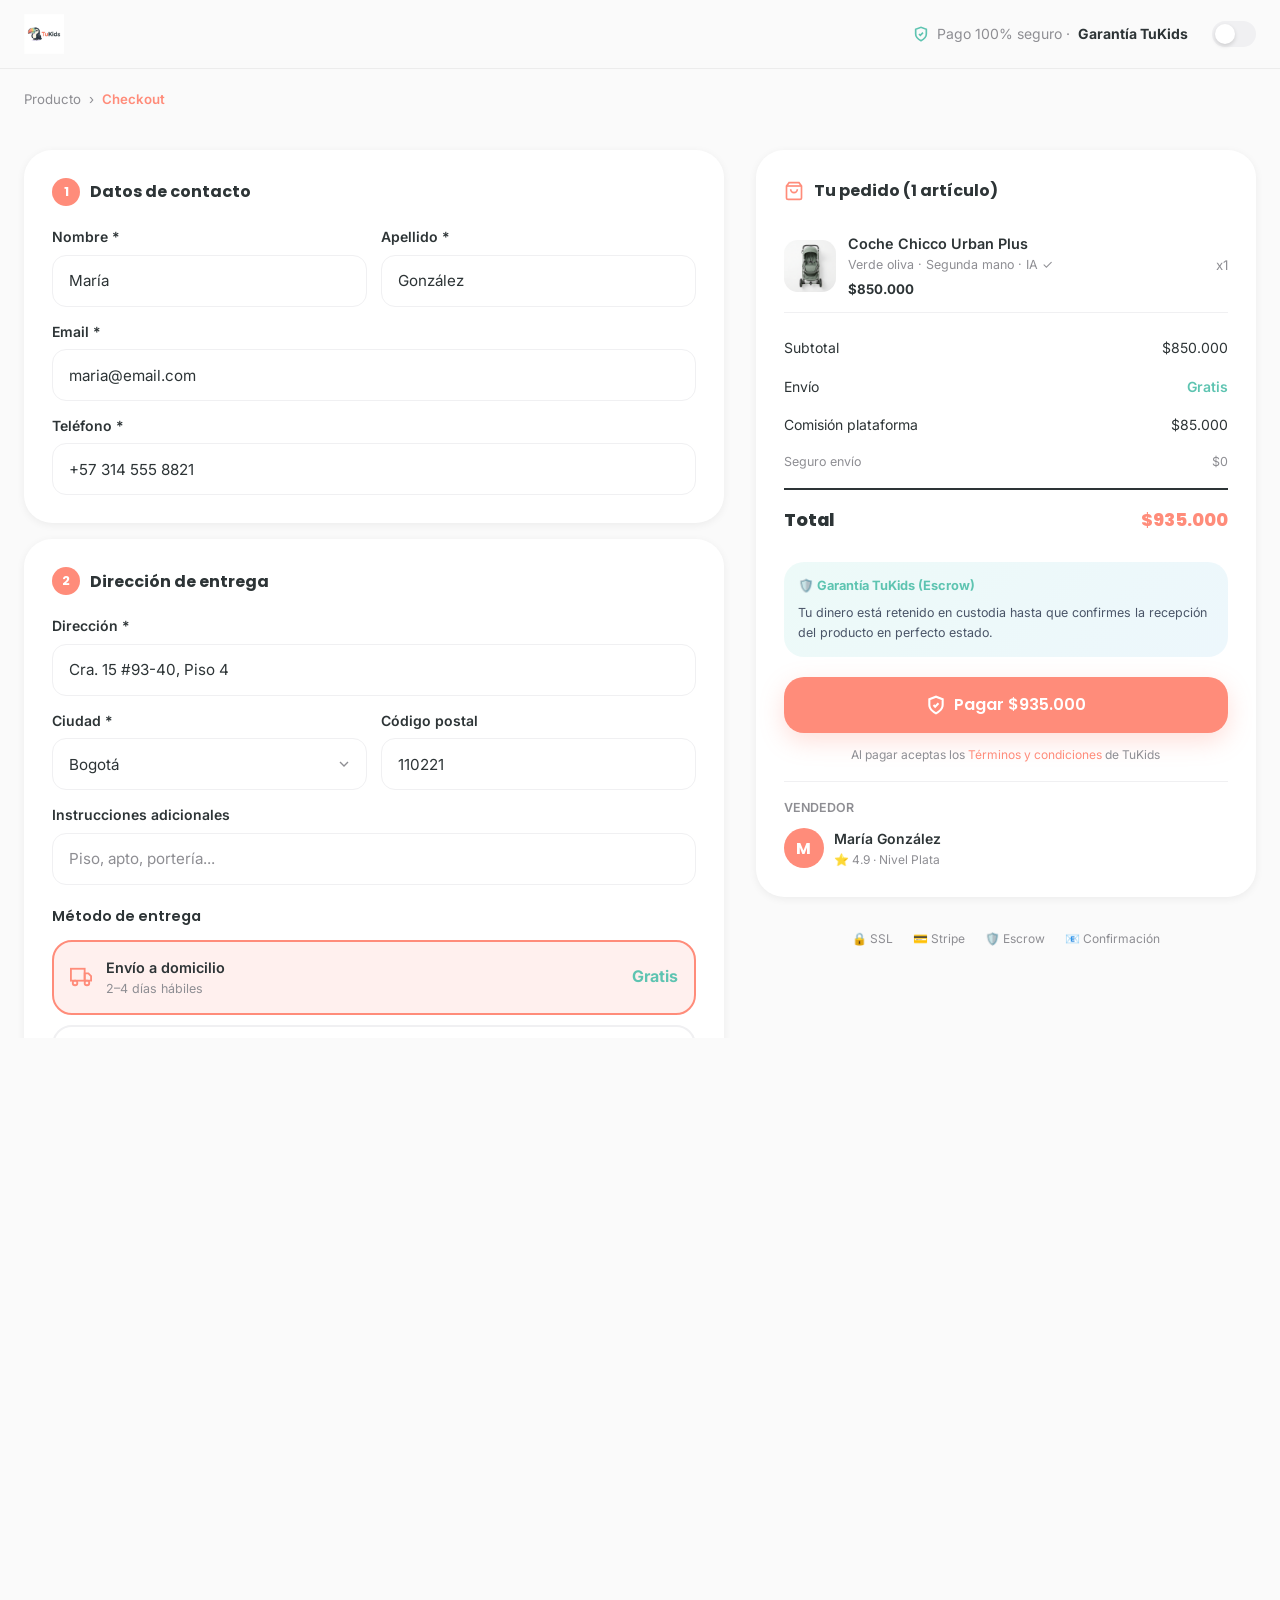
==== checkout.html @ add847ab "Primer commit: proyecto inicial" ====
<!DOCTYPE html>
<html lang="es" data-theme="light">
<head>
  <meta charset="UTF-8"/>
  <meta name="viewport" content="width=device-width, initial-scale=1.0"/>
  <title>Checkout — TuKids</title>
  <meta name="description" content="Finaliza tu compra de forma segura en TuKids. Pago protegido con sistema escrow."/>
  <link rel="stylesheet" href="css/styles.css"/>
  <style>
    .checkout-grid { display: grid; grid-template-columns: 1.4fr 1fr; gap: 32px; padding: 40px 0 80px; }
    @media(max-width: 900px){ .checkout-grid { grid-template-columns: 1fr; } }
    .checkout-card { background: var(--white); border-radius: var(--r-xl); padding: 28px; box-shadow: var(--shadow-sm); margin-bottom: 16px; }
    .checkout-section-title { font-family: var(--font-title); font-size: 1rem; font-weight: 700; color: var(--carbon); margin-bottom: 20px; display: flex; align-items: center; gap: 10px; }
    .payment-method {
      display: flex; align-items: center; gap: 14px; padding: 14px 16px;
      border: 2px solid var(--fog); border-radius: var(--r-lg); cursor: pointer;
      transition: var(--transition); margin-bottom: 10px;
    }
    .payment-method.selected { border-color: var(--coral); background: var(--coral-bg); }
    .payment-icon { width: 40px; height: 28px; border-radius: 6px; display: flex; align-items: center; justify-content: center; font-size: 1.2rem; }
    .order-summary { position: sticky; top: 88px; }
    .order-item-row { display: flex; align-items: center; gap: 12px; padding: 12px 0; border-bottom: 1px solid var(--fog); }
    .order-thumb { width: 52px; height: 52px; border-radius: var(--r-md); object-fit: cover; flex-shrink: 0; }
    .price-line { display: flex; align-items: center; justify-content: space-between; padding: 8px 0; font-size: 0.875rem; }
    .price-line.total { border-top: 2px solid var(--carbon); margin-top: 8px; padding-top: 16px; font-size: 1.1rem; font-family: var(--font-title); font-weight: 800; }
    .card-input { display: grid; grid-template-columns: 1fr 1fr; gap: 12px; }
    .success-overlay {
      position: fixed; inset: 0; background: rgba(0,0,0,0.5); backdrop-filter: blur(8px);
      z-index: 300; display: flex; align-items: center; justify-content: center;
      opacity: 0; pointer-events: none; transition: all 0.3s ease;
    }
    .success-overlay.show { opacity: 1; pointer-events: all; }
    .success-dialog {
      background: var(--white); border-radius: var(--r-2xl);
      padding: 48px 40px; max-width: 460px; width: 90%;
      text-align: center; transform: scale(0.9);
      transition: transform 0.35s cubic-bezier(0.34,1.56,0.64,1);
    }
    .success-overlay.show .success-dialog { transform: scale(1); }
  </style>
</head>
<body>

<!-- HEADER -->
<header class="header">
  <div class="container header-inner">
    <a href="index.html" class="logo"><img src="images/logo.png" alt="TuKids Logo"/></a>
    <div style="flex:1;"></div>
    <div style="display:flex;align-items:center;gap:8px;font-size:0.875rem;color:var(--gray-mid);">
      <svg width="16" height="16" viewBox="0 0 24 24" fill="none" stroke="var(--mint-dark)" stroke-width="2.5"><path d="M12 22s8-4 8-10V5l-8-3-8 3v7c0 6 8 10 8 10z"/><polyline points="9 12 11 14 15 10"/></svg>
      Pago 100% seguro · <strong style="color:var(--carbon);">Garantía TuKids</strong>
    </div>
    <div class="header-actions">
      <button id="themeToggle" class="theme-toggle"><div class="toggle-knob"></div></button>
    </div>
  </div>
</header>

<div class="container">
  <!-- Breadcrumb -->
  <div style="padding:20px 0 0;display:flex;align-items:center;gap:8px;font-size:0.83rem;color:var(--gray-mid);">
    <a href="producto.html" style="color:var(--gray-mid);">Producto</a>
    <span>›</span>
    <span style="color:var(--coral);font-weight:600;">Checkout</span>
  </div>

  <div class="checkout-grid">
    <!-- LEFT: Form -->
    <div>
      <!-- Contact -->
      <div class="checkout-card animate-fade-up">
        <div class="checkout-section-title">
          <div style="width:28px;height:28px;border-radius:50%;background:var(--coral);color:#fff;display:flex;align-items:center;justify-content:center;font-size:0.8rem;font-weight:700;font-family:var(--font-title);">1</div>
          Datos de contacto
        </div>
        <div style="display:flex;flex-direction:column;gap:14px;">
          <div class="form-row" style="display:grid;grid-template-columns:1fr 1fr;gap:14px;">
            <div class="input-group"><label class="input-label">Nombre *</label><input type="text" class="input-field" placeholder="María" value="María"/></div>
            <div class="input-group"><label class="input-label">Apellido *</label><input type="text" class="input-field" placeholder="González" value="González"/></div>
          </div>
          <div class="input-group"><label class="input-label">Email *</label><input type="email" class="input-field" placeholder="maria@email.com" value="maria@email.com"/></div>
          <div class="input-group"><label class="input-label">Teléfono *</label><input type="tel" class="input-field" placeholder="+57 300 000 0000" value="+57 314 555 8821"/></div>
        </div>
      </div>

      <!-- Shipping -->
      <div class="checkout-card animate-fade-up anim-delay-1">
        <div class="checkout-section-title">
          <div style="width:28px;height:28px;border-radius:50%;background:var(--coral);color:#fff;display:flex;align-items:center;justify-content:center;font-size:0.8rem;font-weight:700;font-family:var(--font-title);">2</div>
          Dirección de entrega
        </div>
        <div style="display:flex;flex-direction:column;gap:14px;">
          <div class="input-group"><label class="input-label">Dirección *</label><input type="text" class="input-field" placeholder="Calle, número, barrio..." value="Cra. 15 #93-40, Piso 4"/></div>
          <div class="form-row" style="display:grid;grid-template-columns:1fr 1fr;gap:14px;">
            <div class="input-group">
              <label class="input-label">Ciudad *</label>
              <select class="input-field select-field">
                <option selected>Bogotá</option>
                <option>Medellín</option>
                <option>Cali</option>
                <option>Barranquilla</option>
              </select>
            </div>
            <div class="input-group"><label class="input-label">Código postal</label><input type="text" class="input-field" placeholder="110221" value="110221"/></div>
          </div>
          <div class="input-group"><label class="input-label">Instrucciones adicionales</label><input type="text" class="input-field" placeholder="Piso, apto, portería..."/></div>
        </div>
        <!-- Delivery options -->
        <div style="margin-top:20px;">
          <div style="font-weight:600;font-family:var(--font-title);font-size:0.9rem;margin-bottom:12px;color:var(--carbon);">Método de entrega</div>
          <div class="payment-method selected" id="del1" onclick="selectDel('del1')">
            <svg width="22" height="22" viewBox="0 0 24 24" fill="none" stroke="var(--coral)" stroke-width="2"><rect x="1" y="3" width="15" height="13"/><polygon points="16 8 20 8 23 11 23 16 16 16 16 8"/><circle cx="5.5" cy="18.5" r="2.5"/><circle cx="18.5" cy="18.5" r="2.5"/></svg>
            <div style="flex:1;"><div style="font-weight:600;font-size:0.9rem;">Envío a domicilio</div><div style="font-size:0.78rem;color:var(--gray-mid);">2–4 días hábiles</div></div>
            <span style="font-weight:700;color:var(--mint-dark);">Gratis</span>
          </div>
          <div class="payment-method" id="del2" onclick="selectDel('del2')">
            <svg width="22" height="22" viewBox="0 0 24 24" fill="none" stroke="var(--carbon-soft)" stroke-width="2"><path d="M21 10c0 7-9 13-9 13s-9-6-9-13a9 9 0 0118 0z"/><circle cx="12" cy="10" r="3"/></svg>
            <div style="flex:1;"><div style="font-weight:600;font-size:0.9rem;">Punto de recogida</div><div style="font-size:0.78rem;color:var(--gray-mid);">Recoge en el día</div></div>
            <span style="font-weight:700;color:var(--carbon-soft);">$0</span>
          </div>
        </div>
      </div>

      <!-- Payment -->
      <div class="checkout-card animate-fade-up anim-delay-2">
        <div class="checkout-section-title">
          <div style="width:28px;height:28px;border-radius:50%;background:var(--coral);color:#fff;display:flex;align-items:center;justify-content:center;font-size:0.8rem;font-weight:700;font-family:var(--font-title);">3</div>
          Método de pago
        </div>
        <div style="margin-bottom:16px;">
          <div class="payment-method selected" id="pay-card" onclick="selectPay('pay-card')">
            <div class="payment-icon" style="background:linear-gradient(135deg,#1a1f71,#4046a6);">💳</div>
            <div style="flex:1;"><div style="font-weight:600;font-size:0.9rem;">Tarjeta crédito/débito</div><div style="font-size:0.78rem;color:var(--gray-mid);">Visa, Mastercard, Amex</div></div>
            <div style="display:flex;gap:4px;">
              <div style="width:28px;height:18px;background:#1a1f71;border-radius:3px;"></div>
              <div style="width:28px;height:18px;background:#eb2030;border-radius:3px;"></div>
            </div>
          </div>
          <div class="payment-method" id="pay-mp" onclick="selectPay('pay-mp')">
            <div class="payment-icon" style="background:#009EE3;">💸</div>
            <div style="flex:1;"><div style="font-weight:600;font-size:0.9rem;">Mercado Pago</div><div style="font-size:0.78rem;color:var(--gray-mid);">PSE, Nequi, Bancolombia</div></div>
          </div>
          <div class="payment-method" id="pay-pse" onclick="selectPay('pay-pse')">
            <div class="payment-icon" style="background:#e8f4f8;">🏦</div>
            <div style="flex:1;"><div style="font-weight:600;font-size:0.9rem;">PSE</div><div style="font-size:0.78rem;color:var(--gray-mid);">Débito bancario directo</div></div>
          </div>
        </div>
        <!-- Card fields -->
        <div id="cardFields">
          <div class="input-group" style="margin-bottom:12px;">
            <label class="input-label">Número de tarjeta</label>
            <input type="text" class="input-field" placeholder="1234 5678 9012 3456" maxlength="19" id="cardNum" oninput="formatCard(this)"/>
          </div>
          <div class="card-input">
            <div class="input-group"><label class="input-label">Vencimiento</label><input type="text" class="input-field" placeholder="MM/AA" maxlength="5"/></div>
            <div class="input-group"><label class="input-label">CVV</label><input type="text" class="input-field" placeholder="123" maxlength="4"/></div>
          </div>
          <div class="input-group" style="margin-top:12px;">
            <label class="input-label">Nombre en la tarjeta</label>
            <input type="text" class="input-field" placeholder="MARÍA GONZÁLEZ" style="text-transform:uppercase;"/>
          </div>
        </div>
        <!-- Security note -->
        <div style="display:flex;align-items:center;gap:8px;margin-top:16px;padding:12px 14px;background:var(--mint-bg);border-radius:var(--r-lg);font-size:0.78rem;color:var(--mint-dark);">
          <svg width="16" height="16" viewBox="0 0 24 24" fill="none" stroke="currentColor" stroke-width="2.5"><rect x="3" y="11" width="18" height="11" rx="2" ry="2"/><path d="M7 11V7a5 5 0 0110 0v4"/></svg>
          Tus datos están cifrados con SSL 256-bit · Pago procesado por Stripe
        </div>
      </div>
    </div>

    <!-- RIGHT: Order Summary -->
    <div class="order-summary">
      <div class="checkout-card">
        <div class="checkout-section-title" style="margin-bottom:16px;">
          <svg width="20" height="20" viewBox="0 0 24 24" fill="none" stroke="var(--coral)" stroke-width="2"><path d="M6 2L3 6v14a2 2 0 002 2h14a2 2 0 002-2V6l-3-4z"/><line x1="3" y1="6" x2="21" y2="6"/><path d="M16 10a4 4 0 01-8 0"/></svg>
          Tu pedido (1 artículo)
        </div>
        <!-- Product -->
        <div class="order-item-row">
          <img src="images/stroller.png" alt="Coche" class="order-thumb"/>
          <div style="flex:1;">
            <div style="font-weight:600;font-size:0.9rem;color:var(--carbon);">Coche Chicco Urban Plus</div>
            <div style="font-size:0.78rem;color:var(--gray-mid);">Verde oliva · Segunda mano · IA ✓</div>
            <div style="font-size:0.83rem;font-weight:700;color:var(--carbon);margin-top:4px;">$850.000</div>
          </div>
          <span style="font-size:0.83rem;color:var(--gray-mid);">x1</span>
        </div>
        <!-- Price breakdown -->
        <div style="margin-top:16px;">
          <div class="price-line"><span>Subtotal</span><span>$850.000</span></div>
          <div class="price-line"><span>Envío</span><span style="color:var(--mint-dark);font-weight:600;">Gratis</span></div>
          <div class="price-line"><span>Comisión plataforma</span><span>$85.000</span></div>
          <div class="price-line"><span style="font-size:0.78rem;color:var(--gray-mid);">Seguro envío</span><span style="font-size:0.78rem;color:var(--gray-mid);">$0</span></div>
          <div class="price-line total"><span>Total</span><span class="text-coral">$935.000</span></div>
        </div>
        <!-- Escrow -->
        <div style="margin-top:20px;padding:14px;background:linear-gradient(135deg,var(--mint-bg),var(--sky-bg));border-radius:var(--r-lg);font-size:0.8rem;">
          <div style="font-weight:700;color:var(--mint-dark);margin-bottom:6px;">🛡️ Garantía TuKids (Escrow)</div>
          <p style="font-size:0.78rem;color:var(--carbon-soft);margin:0;line-height:1.6;">Tu dinero está retenido en custodia hasta que confirmes la recepción del producto en perfecto estado.</p>
        </div>
        <!-- Submit -->
        <button class="btn btn-primary btn-lg w-full" style="margin-top:20px;" onclick="submitOrder()">
          <svg width="20" height="20" viewBox="0 0 24 24" fill="none" stroke="currentColor" stroke-width="2.5"><path d="M12 22s8-4 8-10V5l-8-3-8 3v7c0 6 8 10 8 10z"/><polyline points="9 12 11 14 15 10"/></svg>
          Pagar $935.000
        </button>
        <p style="text-align:center;font-size:0.75rem;color:var(--gray-mid);margin-top:12px;">Al pagar aceptas los <a href="#" style="color:var(--coral);">Términos y condiciones</a> de TuKids</p>
        <!-- Seller info -->
        <div style="border-top:1px solid var(--fog);padding-top:16px;margin-top:16px;">
          <div style="font-size:0.78rem;color:var(--gray-mid);margin-bottom:10px;font-weight:600;">VENDEDOR</div>
          <div style="display:flex;align-items:center;gap:10px;">
            <div style="width:40px;height:40px;border-radius:50%;background:var(--coral);display:flex;align-items:center;justify-content:center;color:#fff;font-weight:700;font-family:var(--font-title);">M</div>
            <div>
              <div style="font-weight:600;font-size:0.875rem;">María González</div>
              <div style="font-size:0.75rem;color:var(--gray-mid);">⭐ 4.9 · Nivel Plata</div>
            </div>
          </div>
        </div>
      </div>
      <div style="display:flex;justify-content:center;gap:20px;padding:16px;font-size:0.75rem;color:var(--gray-mid);">
        <span>🔒 SSL</span>
        <span>💳 Stripe</span>
        <span>🛡️ Escrow</span>
        <span>📧 Confirmación</span>
      </div>
    </div>
  </div>
</div>

<!-- SUCCESS MODAL -->
<div class="success-overlay" id="successOverlay">
  <div class="success-dialog">
    <div style="width:80px;height:80px;border-radius:50%;background:linear-gradient(135deg,var(--mint),var(--mint-dark));display:flex;align-items:center;justify-content:center;margin:0 auto 20px;animation:scaleIn 0.5s cubic-bezier(0.34,1.56,0.64,1) forwards;">
      <svg width="40" height="40" viewBox="0 0 24 24" fill="none" stroke="#fff" stroke-width="2.5"><polyline points="20 6 9 17 4 12"/></svg>
    </div>
    <h2 style="margin-bottom:8px;">¡Compra exitosa! 🎉</h2>
    <p style="margin-bottom:8px;">Tu pedido <strong>#TK-2847</strong> ha sido confirmado.</p>
    <div style="background:var(--fog);border-radius:var(--r-lg);padding:16px;margin:20px 0;font-size:0.875rem;">
      <div style="display:flex;justify-content:space-between;margin-bottom:6px;"><span style="color:var(--gray-mid);">Total pagado</span><span style="font-weight:700;">$935.000</span></div>
      <div style="display:flex;justify-content:space-between;margin-bottom:6px;"><span style="color:var(--gray-mid);">Entrega estimada</span><span style="font-weight:700;color:var(--mint-dark);">2–4 días</span></div>
      <div style="display:flex;justify-content:space-between;"><span style="color:var(--gray-mid);">Confirmación enviada a</span><span style="font-weight:700;">maria@email.com</span></div>
    </div>
    <div style="padding:12px 16px;background:var(--lilac-bg);border-radius:var(--r-lg);font-size:0.83rem;color:var(--lilac-dark);margin-bottom:20px;">
      🐦 <strong>Tuki dice:</strong> "Recibirás actualizaciones del pedido por email y notificación."
    </div>
    <div style="display:flex;gap:10px;flex-direction:column;">
      <a href="tracking.html" class="btn btn-primary btn-md w-full">Seguir mi pedido en vivo</a>
      <a href="index.html" class="btn btn-ghost btn-md w-full">Seguir comprando</a>
    </div>
  </div>
</div>

<!-- MOBILE NAV -->
<nav class="mobile-nav">
  <div class="mobile-nav-inner">
    <a href="index.html" class="mob-nav-item"><svg width="22" height="22" viewBox="0 0 24 24" fill="none" stroke="currentColor" stroke-width="2" stroke-linecap="round"><path d="M3 9l9-7 9 7v11a2 2 0 01-2 2H5a2 2 0 01-2-2z"/><polyline points="9 22 9 12 15 12 15 22"/></svg>Home</a>
    <a href="explorar.html" class="mob-nav-item"><svg width="22" height="22" viewBox="0 0 24 24" fill="none" stroke="currentColor" stroke-width="2" stroke-linecap="round"><circle cx="11" cy="11" r="8"/><line x1="21" y1="21" x2="16.65" y2="16.65"/></svg>Buscar</a>
    <a href="publicar.html" class="mob-nav-item mob-nav-publish"><div class="mob-pub-btn"><svg width="24" height="24" viewBox="0 0 24 24" fill="none" stroke="#fff" stroke-width="2.5"><line x1="12" y1="5" x2="12" y2="19"/><line x1="5" y1="12" x2="19" y2="12"/></svg></div>Vender</a>
    <a href="#" class="mob-nav-item"><svg width="22" height="22" viewBox="0 0 24 24" fill="none" stroke="currentColor" stroke-width="2" stroke-linecap="round"><path d="M21 15a2 2 0 01-2 2H7l-4 4V5a2 2 0 012-2h14a2 2 0 012 2z"/></svg>Chat</a>
    <a href="perfil.html" class="mob-nav-item"><svg width="22" height="22" viewBox="0 0 24 24" fill="none" stroke="currentColor" stroke-width="2" stroke-linecap="round"><path d="M20 21v-2a4 4 0 00-4-4H8a4 4 0 00-4 4v2"/><circle cx="12" cy="7" r="4"/></svg>Perfil</a>
  </div>
</nav>

<script src="js/app.js"></script>
<script>
function selectPay(id) {
  ['pay-card','pay-mp','pay-pse'].forEach(p => document.getElementById(p).classList.remove('selected'));
  document.getElementById(id).classList.add('selected');
  document.getElementById('cardFields').style.display = id === 'pay-card' ? 'block' : 'none';
}
function selectDel(id) {
  ['del1','del2'].forEach(d => document.getElementById(d).classList.remove('selected'));
  document.getElementById(id).classList.add('selected');
}
function formatCard(input) {
  let val = input.value.replace(/\D/g,'').substring(0,16);
  input.value = val.replace(/(.{4})/g,'$1 ').trim();
}
function submitOrder() {
  // Simulate processing
  const btn = event.target.closest('button');
  btn.innerHTML = '<svg width="20" height="20" viewBox="0 0 24 24" style="animation:spin 0.8s linear infinite" fill="none" stroke="#fff" stroke-width="2.5"><path d="M21 12a9 9 0 11-18 0 9 9 0 0118 0z"/><path d="M9 12l2 2 4-4"/></svg> Procesando...';
  btn.disabled = true;
  setTimeout(() => {
    btn.innerHTML = '✓ Pago procesado';
    setTimeout(() => {
      document.getElementById('successOverlay').classList.add('show');
    }, 500);
  }, 2000);
}
</script>
</body>
</html>
---- css/styles.css ----
/* ================================================================
   TUKIDS - DESIGN SYSTEM
   ================================================================ */

@import url('https://fonts.googleapis.com/css2?family=Poppins:wght@400;500;600;700;800&family=Inter:wght@400;500;600&display=swap');

/* ── CSS Custom Properties ── */
:root {
  --coral:       #FF8C7A;
  --coral-dark:  #F0705C;
  --coral-light: #FFB3A7;
  --coral-bg:    #FFF0EE;
  --mint:        #7DD8C7;
  --mint-dark:   #5EC4B1;
  --mint-light:  #B2EDE6;
  --mint-bg:     #EDFAF8;
  --yellow:      #FFD97D;
  --yellow-dark: #F5C842;
  --yellow-bg:   #FFFBEE;
  --lilac:       #B8A4E3;
  --lilac-dark:  #9B85D4;
  --lilac-bg:    #F3F0FC;
  --sky:         #A8D8EA;
  --sky-dark:    #82C4DB;
  --sky-bg:      #EDF7FC;
  --bone:        #FAFAFA;
  --fog:         #F0F0F2;
  --gray-mid:    #8E8E93;
  --carbon:      #2D3436;
  --carbon-soft: #4A5568;
  --white:       #FFFFFF;
  --error:       #FF6B6B;
  --success:     #7DD8C7;
  --shadow-sm:   0 2px 8px rgba(0,0,0,0.06);
  --shadow-md:   0 4px 16px rgba(0,0,0,0.08);
  --shadow-lg:   0 8px 32px rgba(0,0,0,0.10);
  --shadow-xl:   0 16px 48px rgba(0,0,0,0.12);
  --shadow-coral: 0 8px 24px rgba(255,140,122,0.28);
  --r-sm:  8px;
  --r-md:  14px;
  --r-lg:  20px;
  --r-xl:  28px;
  --r-2xl: 36px;
  --transition: all 0.25s cubic-bezier(0.4, 0, 0.2, 1);
  --font-title: 'Poppins', sans-serif;
  --font-body:  'Inter', sans-serif;
}

[data-theme="dark"] {
  --bone:      #1A1D1F;
  --fog:       #25282C;
  --carbon:    #FAFAFA;
  --carbon-soft: #C0C0C5;
  --gray-mid:  #6E6E73;
  --white:     #25282C;
}

/* ── Reset ── */
*, *::before, *::after { box-sizing: border-box; margin: 0; padding: 0; }
html { scroll-behavior: smooth; font-size: 16px; }
body {
  font-family: var(--font-body);
  background: var(--bone);
  color: var(--carbon);
  line-height: 1.6;
  overflow-x: hidden;
  -webkit-font-smoothing: antialiased;
}
img { max-width: 100%; height: auto; display: block; }
a { text-decoration: none; color: inherit; }
button { cursor: pointer; border: none; background: none; font-family: inherit; }
input, textarea, select { font-family: inherit; }
ul { list-style: none; }

/* ── Typography ── */
h1, h2, h3, h4, h5 { font-family: var(--font-title); font-weight: 700; line-height: 1.25; color: var(--carbon); }
h1 { font-size: clamp(2rem, 5vw, 3rem); }
h2 { font-size: clamp(1.5rem, 3.5vw, 2.25rem); }
h3 { font-size: clamp(1.2rem, 2.5vw, 1.75rem); }
h4 { font-size: 1.25rem; font-weight: 600; }
h5 { font-size: 1rem; font-weight: 600; }
p  { color: var(--carbon-soft); line-height: 1.65; }
.text-coral  { color: var(--coral); }
.text-mint   { color: var(--mint); }
.text-yellow { color: var(--yellow-dark); }
.text-lilac  { color: var(--lilac-dark); }
.text-gray   { color: var(--gray-mid); }
.text-carbon { color: var(--carbon); }
.font-title  { font-family: var(--font-title); }

/* ── Layout helpers ── */
.container { width: 100%; max-width: 1280px; margin: 0 auto; padding: 0 24px; }
.section    { padding: 80px 0; }
.section-sm { padding: 48px 0; }
.flex       { display: flex; }
.flex-col   { flex-direction: column; }
.items-center { align-items: center; }
.justify-between { justify-content: space-between; }
.justify-center  { justify-content: center; }
.gap-4  { gap: 16px; }
.gap-6  { gap: 24px; }
.gap-8  { gap: 32px; }
.gap-12 { gap: 48px; }
.grid   { display: grid; }
.grid-2 { grid-template-columns: repeat(2, 1fr); }
.grid-3 { grid-template-columns: repeat(3, 1fr); }
.grid-4 { grid-template-columns: repeat(4, 1fr); }
.text-center { text-align: center; }
.rounded-full { border-radius: 9999px; }
.w-full { width: 100%; }
.relative { position: relative; }
.absolute { position: absolute; }
.hidden { display: none; }

/* ── HEADER ── */
.header {
  position: sticky;
  top: 0;
  z-index: 100;
  background: rgba(250,250,250,0.92);
  backdrop-filter: blur(20px);
  -webkit-backdrop-filter: blur(20px);
  border-bottom: 1px solid rgba(0,0,0,0.06);
  transition: var(--transition);
}
[data-theme="dark"] .header { background: rgba(26,29,31,0.92); }
.header-inner {
  display: flex;
  align-items: center;
  justify-content: space-between;
  height: 68px;
  gap: 24px;
}
.logo { display: flex; align-items: center; gap: 10px; flex-shrink: 0; }
.logo img { height: 40px; width: auto; }
.logo-text { font-family: var(--font-title); font-size: 1.4rem; font-weight: 800; }
.logo-tu   { color: var(--coral); }
.logo-kids { color: var(--carbon); }
.header-nav { display: flex; align-items: center; gap: 8px; }
.nav-link {
  font-size: 0.92rem;
  font-weight: 500;
  color: var(--carbon-soft);
  padding: 8px 16px;
  border-radius: var(--r-md);
  transition: var(--transition);
}
.nav-link:hover, .nav-link.active {
  color: var(--coral);
  background: var(--coral-bg);
}
.header-actions { display: flex; align-items: center; gap: 12px; }
.search-bar {
  display: flex;
  align-items: center;
  background: var(--fog);
  border-radius: var(--r-xl);
  padding: 8px 16px;
  gap: 8px;
  min-width: 240px;
  transition: var(--transition);
  border: 1.5px solid transparent;
}
.search-bar:focus-within {
  border-color: var(--coral);
  background: var(--white);
  box-shadow: 0 0 0 4px rgba(255,140,122,0.12);
}
.search-bar input {
  background: none;
  border: none;
  outline: none;
  font-size: 0.9rem;
  color: var(--carbon);
  width: 100%;
}
.search-bar input::placeholder { color: var(--gray-mid); }

/* ── BUTTONS ── */
.btn {
  display: inline-flex;
  align-items: center;
  justify-content: center;
  gap: 8px;
  font-family: var(--font-title);
  font-weight: 600;
  border-radius: var(--r-md);
  transition: var(--transition);
  cursor: pointer;
  white-space: nowrap;
}
.btn-lg { height: 56px; padding: 0 28px; font-size: 1rem; border-radius: var(--r-lg); }
.btn-md { height: 48px; padding: 0 22px; font-size: 0.95rem; }
.btn-sm { height: 40px; padding: 0 16px; font-size: 0.875rem; border-radius: var(--r-md); }
.btn-primary {
  background: var(--coral);
  color: #fff;
  box-shadow: var(--shadow-coral);
}
.btn-primary:hover {
  background: var(--coral-dark);
  transform: translateY(-2px);
  box-shadow: 0 12px 28px rgba(255,140,122,0.38);
}
.btn-primary:active { transform: scale(0.97); }
.btn-secondary {
  background: var(--carbon);
  color: #fff;
}
.btn-secondary:hover { background: var(--carbon-soft); transform: translateY(-2px); }
.btn-outline {
  border: 2px solid var(--coral);
  color: var(--coral);
  background: transparent;
}
.btn-outline:hover { background: var(--coral-bg); transform: translateY(-2px); }
.btn-ghost { color: var(--carbon-soft); background: transparent; }
.btn-ghost:hover { background: var(--fog); color: var(--carbon); }
.btn-mint { background: var(--mint); color: #fff; box-shadow: 0 8px 24px rgba(125,216,199,0.28); }
.btn-mint:hover { background: var(--mint-dark); transform: translateY(-2px); }
.btn-yellow { background: var(--yellow); color: var(--carbon); }
.btn-yellow:hover { background: var(--yellow-dark); transform: translateY(-2px); }
.fab {
  position: fixed;
  bottom: 88px;
  right: 24px;
  width: 60px;
  height: 60px;
  border-radius: 50%;
  background: var(--coral);
  color: #fff;
  display: flex;
  align-items: center;
  justify-content: center;
  box-shadow: var(--shadow-coral);
  z-index: 90;
  transition: var(--transition);
}
.fab:hover { transform: scale(1.1) rotate(90deg); box-shadow: 0 12px 32px rgba(255,140,122,0.4); }

/* ── CARDS ── */
.card {
  background: var(--white);
  border-radius: var(--r-xl);
  box-shadow: var(--shadow-sm);
  overflow: hidden;
  transition: var(--transition);
}
.card:hover { box-shadow: var(--shadow-lg); transform: translateY(-4px); }

/* Product Card */
.product-card { position: relative; cursor: pointer; }
.product-card .card-image {
  position: relative;
  aspect-ratio: 1/1;
  overflow: hidden;
  background: var(--fog);
}
.product-card .card-image img {
  width: 100%;
  height: 100%;
  object-fit: cover;
  transition: transform 0.4s ease;
}
.product-card:hover .card-image img { transform: scale(1.05); }
.fav-btn {
  position: absolute;
  top: 12px;
  right: 12px;
  width: 36px;
  height: 36px;
  border-radius: 50%;
  background: rgba(255,255,255,0.92);
  backdrop-filter: blur(10px);
  display: flex;
  align-items: center;
  justify-content: center;
  z-index: 2;
  transition: var(--transition);
  box-shadow: var(--shadow-sm);
}
.fav-btn:hover { transform: scale(1.15); }
.fav-btn.active svg { fill: var(--coral); stroke: var(--coral); }
.card-badges {
  position: absolute;
  bottom: 10px;
  left: 10px;
  display: flex;
  gap: 6px;
}
.badge {
  font-size: 0.72rem;
  font-weight: 600;
  padding: 3px 9px;
  border-radius: var(--r-sm);
  font-family: var(--font-title);
}
.badge-new      { background: var(--mint); color: #fff; }
.badge-used     { background: var(--yellow); color: var(--carbon); }
.badge-shipping { background: rgba(255,255,255,0.92); color: var(--carbon); backdrop-filter: blur(10px); }
.badge-verified { background: var(--sky); color: var(--carbon); }
.badge-oficial  { background: var(--lilac); color: #fff; }
.badge-promo    { background: var(--coral); color: #fff; }
.product-card .card-body { padding: 14px 16px 16px; }
.product-title {
  font-family: var(--font-title);
  font-size: 0.9rem;
  font-weight: 600;
  color: var(--carbon);
  line-height: 1.4;
  display: -webkit-box;
  -webkit-line-clamp: 2;
  -webkit-box-orient: vertical;
  overflow: hidden;
  margin-bottom: 8px;
}
.price-row { display: flex; align-items: baseline; gap: 8px; margin-bottom: 8px; }
.price-current {
  font-family: var(--font-title);
  font-size: 1.1rem;
  font-weight: 700;
  color: var(--carbon);
}
.price-original {
  font-size: 0.82rem;
  color: var(--gray-mid);
  text-decoration: line-through;
}
.seller-row {
  display: flex;
  align-items: center;
  justify-content: space-between;
  font-size: 0.78rem;
  color: var(--gray-mid);
}
.seller-info { display: flex; align-items: center; gap: 6px; }
.seller-avatar {
  width: 22px;
  height: 22px;
  border-radius: 50%;
  object-fit: cover;
  background: var(--coral-bg);
  display: flex;
  align-items: center;
  justify-content: center;
  font-size: 0.65rem;
  font-weight: 700;
  color: var(--coral);
}
.rating { display: flex; align-items: center; gap: 3px; color: var(--yellow-dark); font-weight: 600; }
.location { display: flex; align-items: center; gap: 3px; }

/* ── BADGES & CHIPS ── */
.chip {
  display: inline-flex;
  align-items: center;
  gap: 6px;
  padding: 6px 14px;
  border-radius: 9999px;
  font-size: 0.82rem;
  font-weight: 500;
  border: 1.5px solid var(--fog);
  background: var(--white);
  color: var(--carbon-soft);
  cursor: pointer;
  transition: var(--transition);
}
.chip:hover, .chip.active {
  border-color: var(--coral);
  background: var(--coral-bg);
  color: var(--coral);
}

/* ── INPUTS ── */
.input-group { display: flex; flex-direction: column; gap: 6px; }
.input-label { font-size: 0.875rem; font-weight: 600; color: var(--carbon); }
.input-field {
  height: 52px;
  padding: 0 16px;
  border-radius: var(--r-md);
  border: 1.5px solid var(--fog);
  background: var(--white);
  font-size: 0.95rem;
  color: var(--carbon);
  outline: none;
  transition: var(--transition);
  width: 100%;
}
.input-field:focus {
  border-color: var(--coral);
  box-shadow: 0 0 0 4px rgba(255,140,122,0.10);
}
.input-field::placeholder { color: var(--gray-mid); }
.textarea-field {
  padding: 14px 16px;
  height: auto;
  min-height: 100px;
  resize: vertical;
}
.select-field {
  appearance: none;
  background-image: url("data:image/svg+xml,%3Csvg xmlns='http://www.w3.org/2000/svg' width='16' height='16' viewBox='0 0 24 24' fill='none' stroke='%238E8E93' stroke-width='2'%3E%3Cpath d='M6 9l6 6 6-6'/%3E%3C/svg%3E");
  background-repeat: no-repeat;
  background-position: right 14px center;
  padding-right: 40px;
}
.input-icon { position: relative; }
.input-icon svg { position: absolute; left: 14px; top: 50%; transform: translateY(-50%); }
.input-icon .input-field { padding-left: 44px; }

/* ── SECTION HEADERS ── */
.section-header {
  display: flex;
  align-items: flex-end;
  justify-content: space-between;
  margin-bottom: 36px;
  gap: 16px;
}
.section-header h2 { margin-bottom: 4px; }
.section-label {
  display: inline-flex;
  align-items: center;
  gap: 8px;
  background: var(--coral-bg);
  color: var(--coral);
  font-size: 0.8rem;
  font-weight: 700;
  padding: 5px 12px;
  border-radius: 9999px;
  margin-bottom: 10px;
  font-family: var(--font-title);
  letter-spacing: 0.03em;
  text-transform: uppercase;
}
.section-label.mint    { background: var(--mint-bg);   color: var(--mint-dark); }
.section-label.yellow  { background: var(--yellow-bg);  color: var(--yellow-dark); }
.section-label.lilac   { background: var(--lilac-bg);   color: var(--lilac-dark); }
.section-label.sky     { background: var(--sky-bg);     color: var(--sky-dark); }

/* ── SKELETON LOADING ── */
.skeleton {
  background: linear-gradient(90deg, var(--fog) 25%, #e8e8ea 50%, var(--fog) 75%);
  background-size: 200% 100%;
  animation: skeleton-wave 1.5s infinite;
  border-radius: var(--r-md);
}
@keyframes skeleton-wave {
  0%   { background-position: 200% 0; }
  100% { background-position: -200% 0; }
}

/* ── TOGGLE (dark mode) ── */
.theme-toggle {
  width: 44px;
  height: 26px;
  background: var(--fog);
  border-radius: 9999px;
  position: relative;
  cursor: pointer;
  transition: var(--transition);
}
.theme-toggle.on { background: var(--coral); }
.toggle-knob {
  position: absolute;
  top: 3px;
  left: 3px;
  width: 20px;
  height: 20px;
  background: #fff;
  border-radius: 50%;
  transition: var(--transition);
  box-shadow: 0 2px 4px rgba(0,0,0,0.15);
}
.theme-toggle.on .toggle-knob { transform: translateX(18px); }

/* ── FOOTER ── */
.footer {
  background: var(--carbon);
  color: rgba(255,255,255,0.75);
  padding: 64px 0 32px;
}
[data-theme="dark"] .footer { background: #111315; }
.footer-grid {
  display: grid;
  grid-template-columns: 2fr 1fr 1fr 1fr;
  gap: 48px;
  margin-bottom: 48px;
}
.footer h5 { color: #fff; font-size: 0.95rem; margin-bottom: 16px; }
.footer p  { font-size: 0.875rem; line-height: 1.7; color: rgba(255,255,255,0.6); }
.footer-links { display: flex; flex-direction: column; gap: 10px; }
.footer-links a {
  font-size: 0.875rem;
  color: rgba(255,255,255,0.6);
  transition: var(--transition);
}
.footer-links a:hover { color: var(--coral); }
.footer-bottom {
  border-top: 1px solid rgba(255,255,255,0.08);
  padding-top: 28px;
  display: flex;
  align-items: center;
  justify-content: space-between;
  font-size: 0.83rem;
  color: rgba(255,255,255,0.4);
}
.social-links { display: flex; gap: 12px; }
.social-btn {
  width: 38px;
  height: 38px;
  border-radius: 50%;
  background: rgba(255,255,255,0.08);
  display: flex;
  align-items: center;
  justify-content: center;
  color: rgba(255,255,255,0.6);
  transition: var(--transition);
}
.social-btn:hover { background: var(--coral); color: #fff; transform: translateY(-3px); }

/* ── MOBILE NAV ── */
.mobile-nav {
  display: none;
  position: fixed;
  bottom: 0;
  left: 0;
  right: 0;
  z-index: 100;
  background: rgba(250,250,250,0.96);
  backdrop-filter: blur(20px);
  -webkit-backdrop-filter: blur(20px);
  border-top: 1px solid rgba(0,0,0,0.06);
  padding: 8px 0 env(safe-area-inset-bottom);
}
[data-theme="dark"] .mobile-nav { background: rgba(26,29,31,0.96); }
.mobile-nav-inner {
  display: flex;
  align-items: center;
  justify-content: space-around;
}
.mob-nav-item {
  display: flex;
  flex-direction: column;
  align-items: center;
  gap: 4px;
  padding: 8px 12px;
  border-radius: var(--r-md);
  color: var(--gray-mid);
  font-size: 0.65rem;
  font-weight: 600;
  cursor: pointer;
  transition: var(--transition);
  font-family: var(--font-title);
}
.mob-nav-item.active { color: var(--coral); }
.mob-nav-item svg { transition: var(--transition); }
.mob-nav-item.active svg { stroke: var(--coral); }
.mob-nav-publish { position: relative; top: -12px; }
.mob-nav-publish .mob-pub-btn {
  width: 52px;
  height: 52px;
  border-radius: 50%;
  background: var(--coral);
  display: flex;
  align-items: center;
  justify-content: center;
  box-shadow: var(--shadow-coral);
  transition: var(--transition);
}
.mob-nav-publish .mob-pub-btn:hover { transform: scale(1.1); }
.mob-nav-publish svg { stroke: #fff; }

/* ── TOAST ── */
.toast-container {
  position: fixed;
  top: 88px;
  right: 24px;
  z-index: 999;
  display: flex;
  flex-direction: column;
  gap: 10px;
  pointer-events: none;
}
.toast {
  background: var(--white);
  border-radius: var(--r-lg);
  box-shadow: var(--shadow-xl);
  padding: 14px 18px;
  display: flex;
  align-items: center;
  gap: 12px;
  min-width: 280px;
  max-width: 360px;
  pointer-events: all;
  animation: toast-in 0.35s cubic-bezier(0.34, 1.56, 0.64, 1) forwards;
  border-left: 4px solid var(--coral);
}
.toast.mint   { border-left-color: var(--mint); }
.toast.yellow { border-left-color: var(--yellow); }
.toast-content { flex: 1; }
.toast-content strong { font-size: 0.9rem; font-weight: 600; color: var(--carbon); }
.toast-content p { font-size: 0.8rem; margin: 0; }
.toast.out { animation: toast-out 0.25s ease forwards; }
@keyframes toast-in {
  from { opacity: 0; transform: translateX(100%); }
  to   { opacity: 1; transform: translateX(0); }
}
@keyframes toast-out {
  from { opacity: 1; transform: translateX(0); }
  to   { opacity: 0; transform: translateX(100%); }
}

/* ── MODAL ── */
.modal-overlay {
  position: fixed;
  inset: 0;
  background: rgba(0,0,0,0.5);
  backdrop-filter: blur(4px);
  z-index: 200;
  display: flex;
  align-items: center;
  justify-content: center;
  padding: 24px;
  opacity: 0;
  pointer-events: none;
  transition: var(--transition);
}
.modal-overlay.open { opacity: 1; pointer-events: all; }
.modal {
  background: var(--white);
  border-radius: var(--r-xl);
  box-shadow: var(--shadow-xl);
  max-width: 520px;
  width: 100%;
  max-height: 90vh;
  overflow-y: auto;
  transform: scale(0.96) translateY(16px);
  transition: var(--transition);
}
.modal-overlay.open .modal { transform: scale(1) translateY(0); }
.modal-header {
  padding: 24px 24px 0;
  display: flex;
  align-items: center;
  justify-content: space-between;
}
.modal-body  { padding: 20px 24px 24px; }
.modal-close {
  width: 34px;
  height: 34px;
  border-radius: 50%;
  background: var(--fog);
  display: flex;
  align-items: center;
  justify-content: center;
  cursor: pointer;
  transition: var(--transition);
}
.modal-close:hover { background: var(--coral-bg); color: var(--coral); }

/* ── ANIMATIONS ── */
@keyframes fadeUp {
  from { opacity: 0; transform: translateY(24px); }
  to   { opacity: 1; transform: translateY(0); }
}
@keyframes fadeIn {
  from { opacity: 0; }
  to   { opacity: 1; }
}
@keyframes scaleIn {
  from { opacity: 0; transform: scale(0.94); }
  to   { opacity: 1; transform: scale(1); }
}
@keyframes float {
  0%, 100% { transform: translateY(0); }
  50%       { transform: translateY(-12px); }
}
@keyframes pulse-ring {
  0%   { transform: scale(1); opacity: 1; }
  100% { transform: scale(1.6); opacity: 0; }
}
@keyframes spin {
  to { transform: rotate(360deg); }
}
.animate-fade-up    { animation: fadeUp 0.5s ease forwards; }
.animate-fade-in    { animation: fadeIn 0.4s ease forwards; }
.animate-scale-in   { animation: scaleIn 0.4s cubic-bezier(0.34, 1.56, 0.64, 1) forwards; }
.animate-float      { animation: float 3s ease-in-out infinite; }
.anim-delay-1 { animation-delay: 0.1s; }
.anim-delay-2 { animation-delay: 0.2s; }
.anim-delay-3 { animation-delay: 0.3s; }
.anim-delay-4 { animation-delay: 0.4s; }

/* ── SCROLLBAR ── */
::-webkit-scrollbar { width: 6px; height: 6px; }
::-webkit-scrollbar-track { background: var(--fog); }
::-webkit-scrollbar-thumb { background: var(--coral-light); border-radius: 9999px; }
::-webkit-scrollbar-thumb:hover { background: var(--coral); }

/* ── RESPONSIVE ── */
@media (max-width: 1024px) {
  .grid-4 { grid-template-columns: repeat(2, 1fr); }
  .footer-grid { grid-template-columns: 1fr 1fr; }
}
@media (max-width: 768px) {
  .container { padding: 0 16px; }
  .section { padding: 56px 0; }
  .header-nav { display: none; }
  .search-bar { min-width: 160px; }
  .mobile-nav { display: block; }
  body { padding-bottom: 72px; }
  .grid-3 { grid-template-columns: repeat(2, 1fr); }
  .grid-2 { grid-template-columns: 1fr; }
  .footer-grid { grid-template-columns: 1fr; gap: 32px; }
  .footer-bottom { flex-direction: column; gap: 16px; text-align: center; }
  h1 { font-size: 1.8rem; }
  .section-header { flex-direction: column; align-items: flex-start; }
}
@media (max-width: 480px) {
  .grid-4, .grid-3 { grid-template-columns: repeat(2, 1fr); }
  .search-bar { display: none; }
}

/* ── SELLER LEVEL BADGES ── */
.level-badge {
  display: inline-flex;
  align-items: center;
  gap: 5px;
  padding: 4px 10px;
  border-radius: 9999px;
  font-size: 0.73rem;
  font-weight: 700;
  font-family: var(--font-title);
}
.level-bronze { background: #FFF3E0; color: #E65100; }
.level-silver { background: #F5F5F5; color: #546E7A; }
.level-gold   { background: #FFFDE7; color: #F9A825; }
.level-toucan { background: linear-gradient(135deg, var(--coral-bg), var(--yellow-bg)); color: var(--coral-dark); }

/* ── PROGRESS / STEPS ── */
.steps {
  display: flex;
  align-items: center;
  gap: 0;
  margin-bottom: 36px;
}
.step-item {
  display: flex;
  align-items: center;
  flex: 1;
  gap: 0;
}
.step-circle {
  width: 36px;
  height: 36px;
  border-radius: 50%;
  display: flex;
  align-items: center;
  justify-content: center;
  font-size: 0.85rem;
  font-weight: 700;
  font-family: var(--font-title);
  flex-shrink: 0;
  border: 2px solid var(--fog);
  color: var(--gray-mid);
  background: var(--white);
  transition: var(--transition);
}
.step-circle.active { border-color: var(--coral); background: var(--coral); color: #fff; }
.step-circle.done   { border-color: var(--mint); background: var(--mint); color: #fff; }
.step-line {
  flex: 1;
  height: 2px;
  background: var(--fog);
  transition: var(--transition);
}
.step-line.done { background: var(--mint); }

/* ── CHART PLACEHOLDER ── */
.chart-bar {
  display: flex;
  align-items: flex-end;
  gap: 8px;
  height: 120px;
}
.bar-item {
  flex: 1;
  border-radius: var(--r-sm) var(--r-sm) 0 0;
  background: linear-gradient(to top, var(--coral), var(--coral-light));
  transition: height 0.6s cubic-bezier(0.34, 1.56, 0.64, 1);
  min-height: 4px;
}
.bar-item:hover { opacity: 0.85; }

/* ── MAP PLACEHOLDER ── */
.map-placeholder {
  background: linear-gradient(135deg, #e8f4f8, #d4eef7);
  border-radius: var(--r-xl);
  display: flex;
  align-items: center;
  justify-content: center;
  position: relative;
  overflow: hidden;
}
.map-pin {
  position: absolute;
  width: 20px;
  height: 20px;
  border-radius: 50% 50% 50% 0;
  transform: rotate(-45deg);
  animation: pulse-ring 2s ease-out infinite;
}
.map-grid {
  position: absolute;
  inset: 0;
  background-image: linear-gradient(rgba(168,216,234,0.3) 1px, transparent 1px),
                    linear-gradient(90deg, rgba(168,216,234,0.3) 1px, transparent 1px);
  background-size: 40px 40px;
}

/* ── PRODUCT GRID ── */
.products-grid {
  display: grid;
  grid-template-columns: repeat(4, 1fr);
  gap: 20px;
}
@media (max-width: 1200px) { .products-grid { grid-template-columns: repeat(3, 1fr); } }
@media (max-width: 768px)  { .products-grid { grid-template-columns: repeat(2, 1fr); gap: 14px; } }
@media (max-width: 360px)  { .products-grid { grid-template-columns: 1fr; } }

/* ── HERO BLOB ── */
.blob {
  position: absolute;
  border-radius: 40% 60% 70% 30% / 40% 50% 60% 50%;
  filter: blur(40px);
  opacity: 0.5;
  animation: blob-morph 8s ease-in-out infinite alternate;
}
@keyframes blob-morph {
  0%  { border-radius: 40% 60% 70% 30% / 40% 50% 60% 50%; }
  50% { border-radius: 60% 40% 30% 70% / 60% 30% 70% 40%; }
  100%{ border-radius: 50% 50% 50% 50% / 50% 50% 50% 50%; }
}

/* ── STAR RATING ── */
.stars { display: flex; gap: 3px; }
.star svg { transition: var(--transition); }
.star svg:hover { transform: scale(1.3); }

/* ── CATEGORY CARDS ── */
.cat-card {
  display: flex;
  flex-direction: column;
  align-items: center;
  gap: 12px;
  padding: 24px 16px;
  background: var(--white);
  border-radius: var(--r-xl);
  box-shadow: var(--shadow-sm);
  cursor: pointer;
  transition: var(--transition);
  border: 2px solid transparent;
  text-align: center;
}
.cat-card:hover {
  transform: translateY(-6px);
  border-color: var(--coral);
  box-shadow: var(--shadow-md);
}
.cat-icon {
  width: 64px;
  height: 64px;
  border-radius: var(--r-lg);
  display: flex;
  align-items: center;
  justify-content: center;
}
.cat-label {
  font-size: 0.83rem;
  font-weight: 600;
  color: var(--carbon);
  font-family: var(--font-title);
}
.cat-sub {
  font-size: 0.72rem;
  color: var(--gray-mid);
}

/* ── TESTIMONIAL CARD ── */
.testimonial-card {
  background: var(--white);
  border-radius: var(--r-xl);
  padding: 28px;
  box-shadow: var(--shadow-sm);
  transition: var(--transition);
}
.testimonial-card:hover { box-shadow: var(--shadow-md); transform: translateY(-4px); }
.testimonial-text {
  font-size: 0.95rem;
  color: var(--carbon-soft);
  line-height: 1.7;
  margin: 16px 0;
  font-style: italic;
}
.testimonial-author { display: flex; align-items: center; gap: 12px; }
.author-avatar {
  width: 44px;
  height: 44px;
  border-radius: 50%;
  object-fit: cover;
  background: var(--coral-bg);
  display: flex;
  align-items: center;
  justify-content: center;
  font-weight: 700;
  color: var(--coral);
  font-family: var(--font-title);
  font-size: 1rem;
  flex-shrink: 0;
}
.author-name  { font-weight: 600; font-size: 0.9rem; color: var(--carbon); }
.author-label { font-size: 0.78rem; color: var(--gray-mid); }

/* ── SIDEBAR (filters) ── */
.sidebar {
  width: 260px;
  flex-shrink: 0;
}
.sidebar-card {
  background: var(--white);
  border-radius: var(--r-xl);
  padding: 24px;
  box-shadow: var(--shadow-sm);
  margin-bottom: 16px;
}
.filter-title {
  font-family: var(--font-title);
  font-size: 0.92rem;
  font-weight: 700;
  color: var(--carbon);
  margin-bottom: 16px;
  display: flex;
  align-items: center;
  justify-content: space-between;
}
.filter-option {
  display: flex;
  align-items: center;
  gap: 10px;
  padding: 8px 0;
  cursor: pointer;
  font-size: 0.875rem;
  color: var(--carbon-soft);
  transition: var(--transition);
}
.filter-option:hover { color: var(--coral); }
.filter-option input[type="checkbox"] {
  width: 18px;
  height: 18px;
  border-radius: 5px;
  accent-color: var(--coral);
  cursor: pointer;
}
.range-slider {
  width: 100%;
  accent-color: var(--coral);
  cursor: pointer;
}

/* ── TUKI MASCOT ── */
.tuki-empty {
  display: flex;
  flex-direction: column;
  align-items: center;
  justify-content: center;
  padding: 60px 20px;
  text-align: center;
  gap: 16px;
}
.tuki-emoji {
  font-size: 4rem;
  animation: float 3s ease-in-out infinite;
}
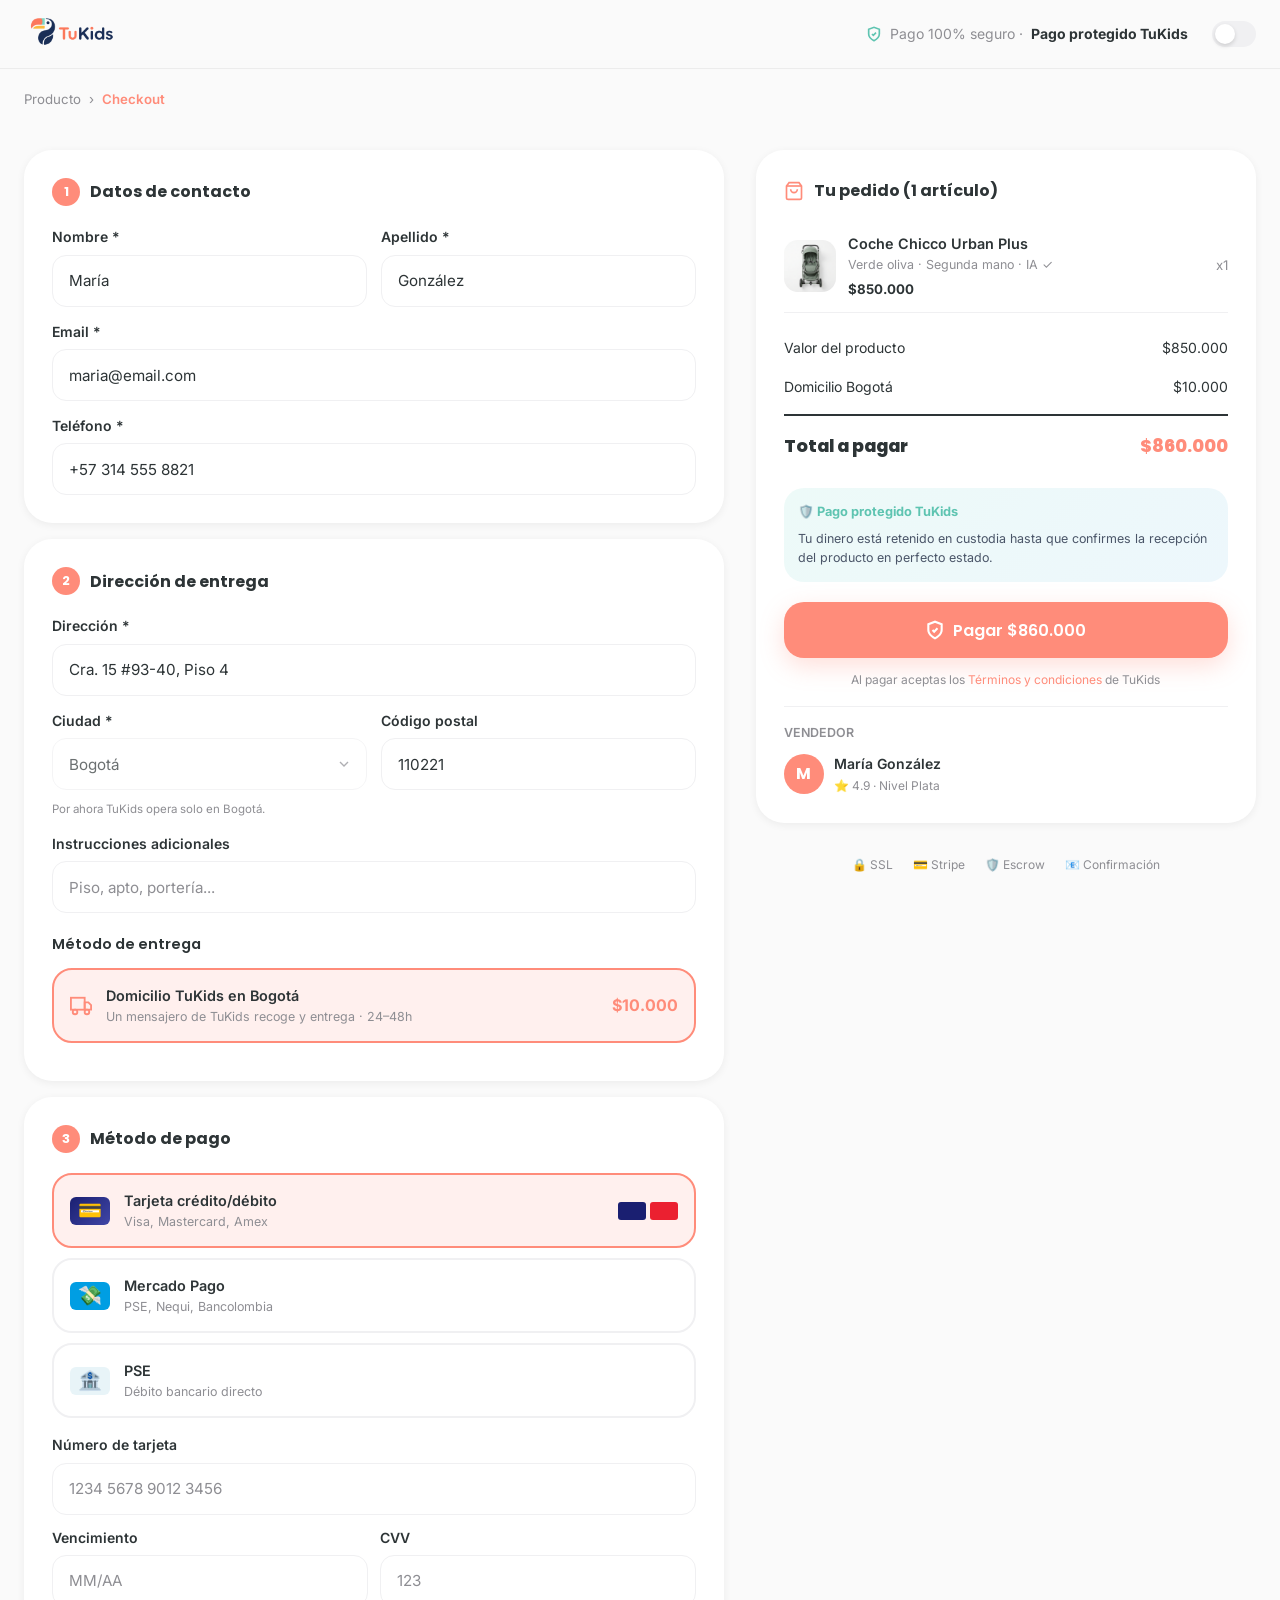
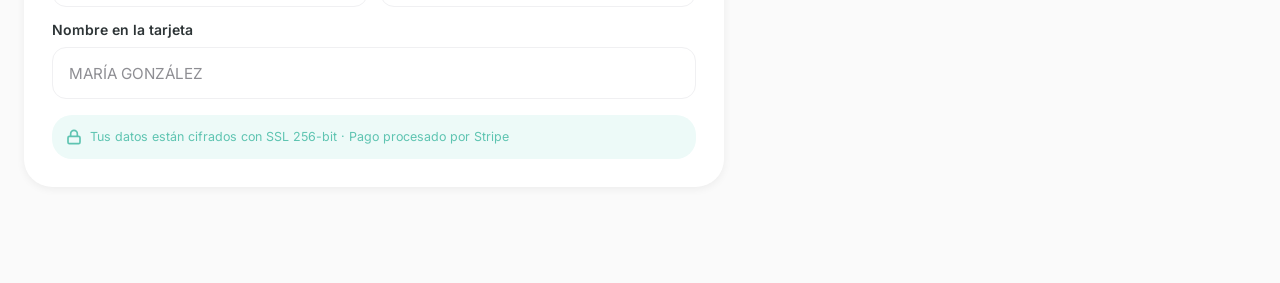
==== commit f3aca0a5: "feat: implementa cambios de la última reunión TuKids Marketplace: - publicar.html: tipo 1ra/2da mano" ====
--- a/checkout.html
+++ b/checkout.html
@@ -38,17 +38,18 @@
     }
     .success-overlay.show .success-dialog { transform: scale(1); }
   </style>
+  <link rel="icon" type="image/png" href="images/favicon.png">
 </head>
 <body>
 
 <!-- HEADER -->
 <header class="header">
   <div class="container header-inner">
-    <a href="index.html" class="logo"><img src="images/logo.png" alt="TuKids Logo"/></a>
+    <a href="index.html" class="logo"><img src="images/nuevo_logo_oficial.png" alt="TuKids Logo"/></a>
     <div style="flex:1;"></div>
     <div style="display:flex;align-items:center;gap:8px;font-size:0.875rem;color:var(--gray-mid);">
       <svg width="16" height="16" viewBox="0 0 24 24" fill="none" stroke="var(--mint-dark)" stroke-width="2.5"><path d="M12 22s8-4 8-10V5l-8-3-8 3v7c0 6 8 10 8 10z"/><polyline points="9 12 11 14 15 10"/></svg>
-      Pago 100% seguro · <strong style="color:var(--carbon);">Garantía TuKids</strong>
+      Pago 100% seguro · <strong style="color:var(--carbon);">Pago protegido TuKids</strong>
     </div>
     <div class="header-actions">
       <button id="themeToggle" class="theme-toggle"><div class="toggle-knob"></div></button>
@@ -94,29 +95,25 @@
           <div class="form-row" style="display:grid;grid-template-columns:1fr 1fr;gap:14px;">
             <div class="input-group">
               <label class="input-label">Ciudad *</label>
-              <select class="input-field select-field">
+              <select class="input-field select-field" disabled>
                 <option selected>Bogotá</option>
-                <option>Medellín</option>
-                <option>Cali</option>
-                <option>Barranquilla</option>
               </select>
+              <div style="font-size:0.72rem;color:var(--gray-mid);margin-top:4px;">Por ahora TuKids opera solo en Bogotá.</div>
             </div>
             <div class="input-group"><label class="input-label">Código postal</label><input type="text" class="input-field" placeholder="110221" value="110221"/></div>
           </div>
           <div class="input-group"><label class="input-label">Instrucciones adicionales</label><input type="text" class="input-field" placeholder="Piso, apto, portería..."/></div>
         </div>
-        <!-- Delivery options -->
+        <!-- Delivery: TuKids handles -->
         <div style="margin-top:20px;">
           <div style="font-weight:600;font-family:var(--font-title);font-size:0.9rem;margin-bottom:12px;color:var(--carbon);">Método de entrega</div>
-          <div class="payment-method selected" id="del1" onclick="selectDel('del1')">
+          <div class="payment-method selected" style="cursor:default;">
             <svg width="22" height="22" viewBox="0 0 24 24" fill="none" stroke="var(--coral)" stroke-width="2"><rect x="1" y="3" width="15" height="13"/><polygon points="16 8 20 8 23 11 23 16 16 16 16 8"/><circle cx="5.5" cy="18.5" r="2.5"/><circle cx="18.5" cy="18.5" r="2.5"/></svg>
-            <div style="flex:1;"><div style="font-weight:600;font-size:0.9rem;">Envío a domicilio</div><div style="font-size:0.78rem;color:var(--gray-mid);">2–4 días hábiles</div></div>
-            <span style="font-weight:700;color:var(--mint-dark);">Gratis</span>
-          </div>
-          <div class="payment-method" id="del2" onclick="selectDel('del2')">
-            <svg width="22" height="22" viewBox="0 0 24 24" fill="none" stroke="var(--carbon-soft)" stroke-width="2"><path d="M21 10c0 7-9 13-9 13s-9-6-9-13a9 9 0 0118 0z"/><circle cx="12" cy="10" r="3"/></svg>
-            <div style="flex:1;"><div style="font-weight:600;font-size:0.9rem;">Punto de recogida</div><div style="font-size:0.78rem;color:var(--gray-mid);">Recoge en el día</div></div>
-            <span style="font-weight:700;color:var(--carbon-soft);">$0</span>
+            <div style="flex:1;">
+              <div style="font-weight:600;font-size:0.9rem;">Domicilio TuKids en Bogotá</div>
+              <div style="font-size:0.78rem;color:var(--gray-mid);">Un mensajero de TuKids recoge y entrega · 24–48h</div>
+            </div>
+            <span style="font-weight:700;color:var(--coral);">$10.000</span>
           </div>
         </div>
       </div>
@@ -187,21 +184,19 @@
         </div>
         <!-- Price breakdown -->
         <div style="margin-top:16px;">
-          <div class="price-line"><span>Subtotal</span><span>$850.000</span></div>
-          <div class="price-line"><span>Envío</span><span style="color:var(--mint-dark);font-weight:600;">Gratis</span></div>
-          <div class="price-line"><span>Comisión plataforma</span><span>$85.000</span></div>
-          <div class="price-line"><span style="font-size:0.78rem;color:var(--gray-mid);">Seguro envío</span><span style="font-size:0.78rem;color:var(--gray-mid);">$0</span></div>
-          <div class="price-line total"><span>Total</span><span class="text-coral">$935.000</span></div>
-        </div>
-        <!-- Escrow -->
+          <div class="price-line"><span>Valor del producto</span><span>$850.000</span></div>
+          <div class="price-line"><span>Domicilio Bogotá</span><span>$10.000</span></div>
+          <div class="price-line total"><span>Total a pagar</span><span class="text-coral">$860.000</span></div>
+        </div>
+        <!-- Pago protegido -->
         <div style="margin-top:20px;padding:14px;background:linear-gradient(135deg,var(--mint-bg),var(--sky-bg));border-radius:var(--r-lg);font-size:0.8rem;">
-          <div style="font-weight:700;color:var(--mint-dark);margin-bottom:6px;">🛡️ Garantía TuKids (Escrow)</div>
+          <div style="font-weight:700;color:var(--mint-dark);margin-bottom:6px;">🛡️ Pago protegido TuKids</div>
           <p style="font-size:0.78rem;color:var(--carbon-soft);margin:0;line-height:1.6;">Tu dinero está retenido en custodia hasta que confirmes la recepción del producto en perfecto estado.</p>
         </div>
         <!-- Submit -->
         <button class="btn btn-primary btn-lg w-full" style="margin-top:20px;" onclick="submitOrder()">
           <svg width="20" height="20" viewBox="0 0 24 24" fill="none" stroke="currentColor" stroke-width="2.5"><path d="M12 22s8-4 8-10V5l-8-3-8 3v7c0 6 8 10 8 10z"/><polyline points="9 12 11 14 15 10"/></svg>
-          Pagar $935.000
+          Pagar $860.000
         </button>
         <p style="text-align:center;font-size:0.75rem;color:var(--gray-mid);margin-top:12px;">Al pagar aceptas los <a href="#" style="color:var(--coral);">Términos y condiciones</a> de TuKids</p>
         <!-- Seller info -->
@@ -235,8 +230,8 @@
     <h2 style="margin-bottom:8px;">¡Compra exitosa! 🎉</h2>
     <p style="margin-bottom:8px;">Tu pedido <strong>#TK-2847</strong> ha sido confirmado.</p>
     <div style="background:var(--fog);border-radius:var(--r-lg);padding:16px;margin:20px 0;font-size:0.875rem;">
-      <div style="display:flex;justify-content:space-between;margin-bottom:6px;"><span style="color:var(--gray-mid);">Total pagado</span><span style="font-weight:700;">$935.000</span></div>
-      <div style="display:flex;justify-content:space-between;margin-bottom:6px;"><span style="color:var(--gray-mid);">Entrega estimada</span><span style="font-weight:700;color:var(--mint-dark);">2–4 días</span></div>
+      <div style="display:flex;justify-content:space-between;margin-bottom:6px;"><span style="color:var(--gray-mid);">Total pagado</span><span style="font-weight:700;">$860.000</span></div>
+      <div style="display:flex;justify-content:space-between;margin-bottom:6px;"><span style="color:var(--gray-mid);">Entrega estimada</span><span style="font-weight:700;color:var(--mint-dark);">24–48h</span></div>
       <div style="display:flex;justify-content:space-between;"><span style="color:var(--gray-mid);">Confirmación enviada a</span><span style="font-weight:700;">maria@email.com</span></div>
     </div>
     <div style="padding:12px 16px;background:var(--lilac-bg);border-radius:var(--r-lg);font-size:0.83rem;color:var(--lilac-dark);margin-bottom:20px;">
--- a/css/styles.css
+++ b/css/styles.css
@@ -132,7 +132,9 @@
   gap: 24px;
 }
 .logo { display: flex; align-items: center; gap: 10px; flex-shrink: 0; }
-.logo img { height: 40px; width: auto; }
+.logo img { height: 140px; width: auto; max-height: none; transition: transform 0.3s ease; }
+.logo:hover img { transform: scale(1.05); }
+@media (max-width: 768px) { .logo img { height: 96px; } }
 .logo-text { font-family: var(--font-title); font-size: 1.4rem; font-weight: 800; }
 .logo-tu   { color: var(--coral); }
 .logo-kids { color: var(--carbon); }
@@ -858,15 +860,36 @@
   border-radius: var(--r-xl);
   box-shadow: var(--shadow-sm);
   cursor: pointer;
-  transition: var(--transition);
+  transition: transform 0.45s cubic-bezier(.22,.61,.36,1), box-shadow 0.3s ease, border-color 0.3s ease;
   border: 2px solid transparent;
   text-align: center;
-}
+  animation: card-float 6s ease-in-out infinite;
+  animation-delay: calc(var(--i, 0) * 0.6s);
+  will-change: transform;
+}
+.cat-card:nth-child(1) { --i: 0; }
+.cat-card:nth-child(2) { --i: 1; }
+.cat-card:nth-child(3) { --i: 2; }
+.cat-card:nth-child(4) { --i: 3; }
+.cat-card:nth-child(5) { --i: 4; }
+.cat-card:nth-child(6) { --i: 5; }
 .cat-card:hover {
-  transform: translateY(-6px);
+  transform: translateY(-10px) scale(1.03);
   border-color: var(--coral);
   box-shadow: var(--shadow-md);
-}
+  animation-play-state: paused;
+}
+@keyframes card-float {
+  0%, 100% { transform: translateY(0); }
+  50%      { transform: translateY(-6px); }
+}
+@media (prefers-reduced-motion: reduce) {
+  .cat-card { animation: none; }
+}
+
+/* Product card subtle hover lift (no overlap risk) */
+.product-card { transition: transform 0.35s cubic-bezier(.22,.61,.36,1), box-shadow 0.3s ease; }
+.product-card:hover { transform: translateY(-6px); box-shadow: var(--shadow-md); }
 .cat-icon {
   width: 64px;
   height: 64px;
